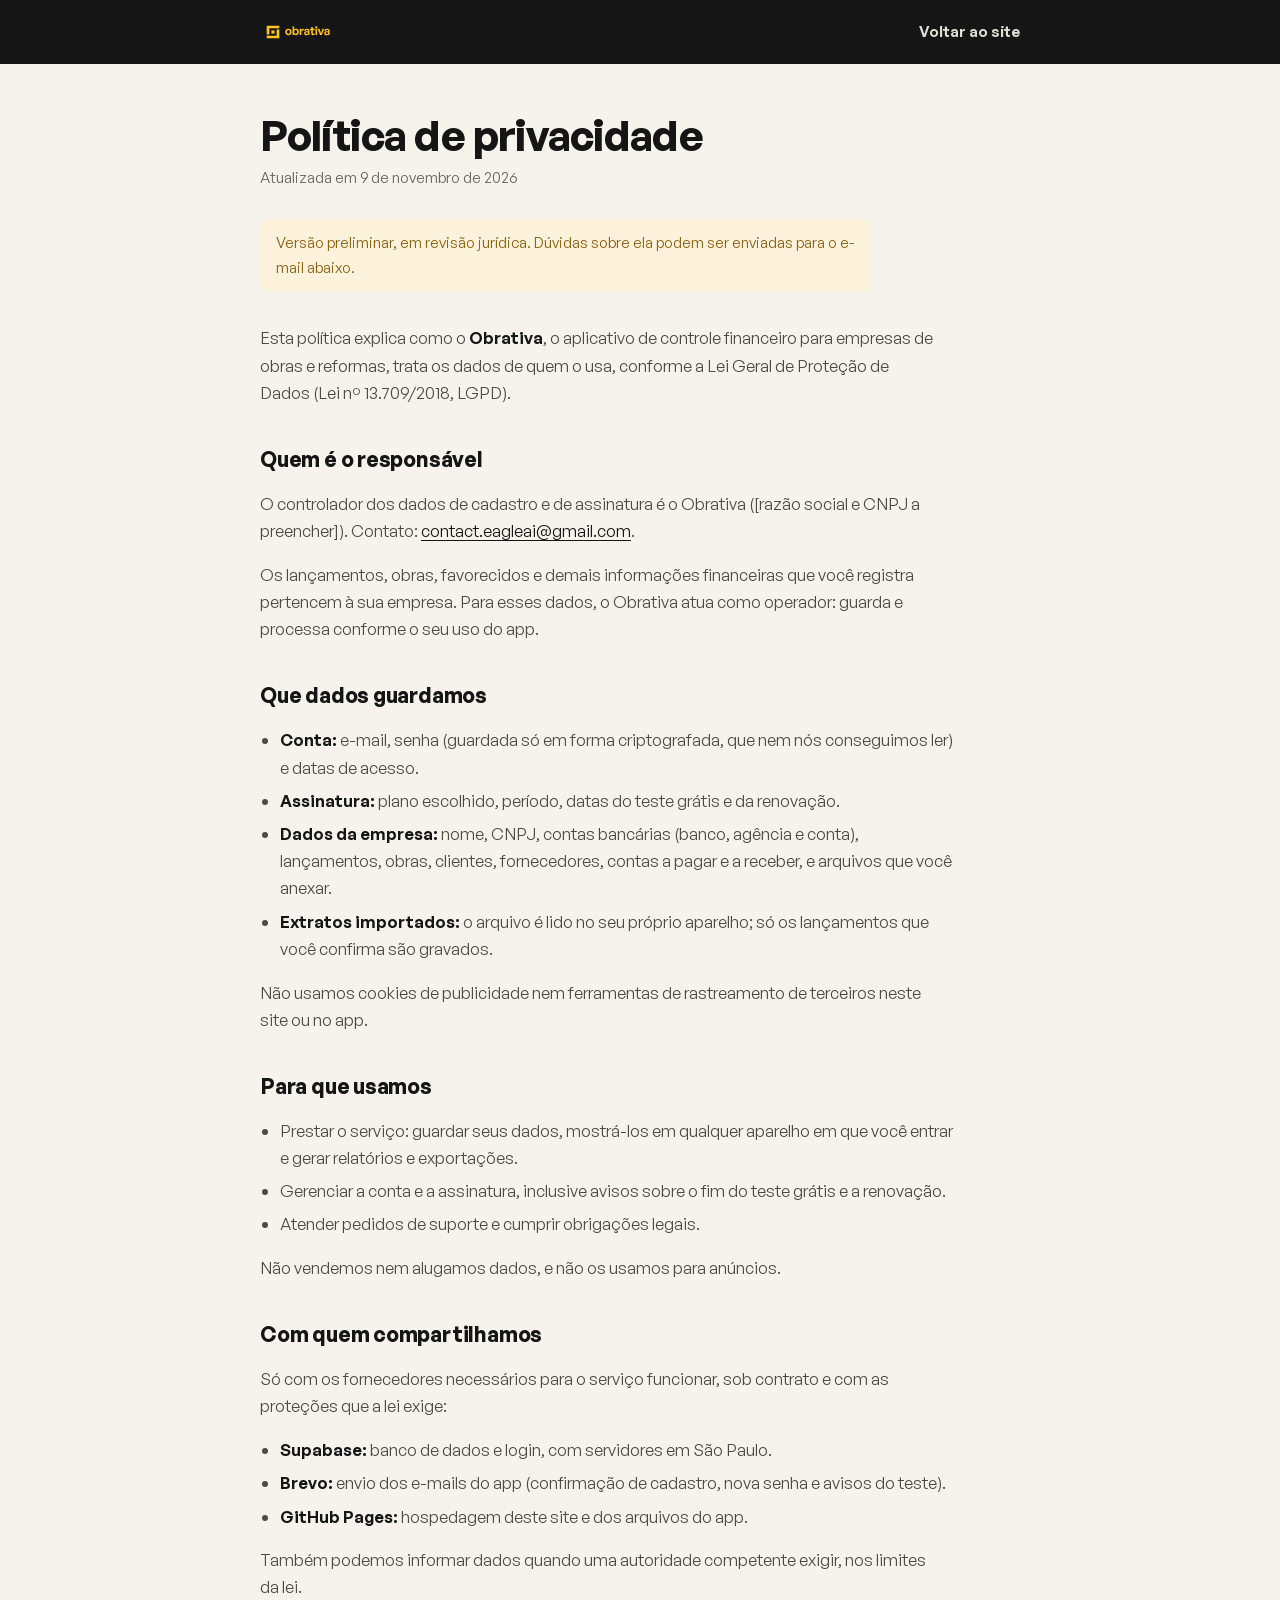
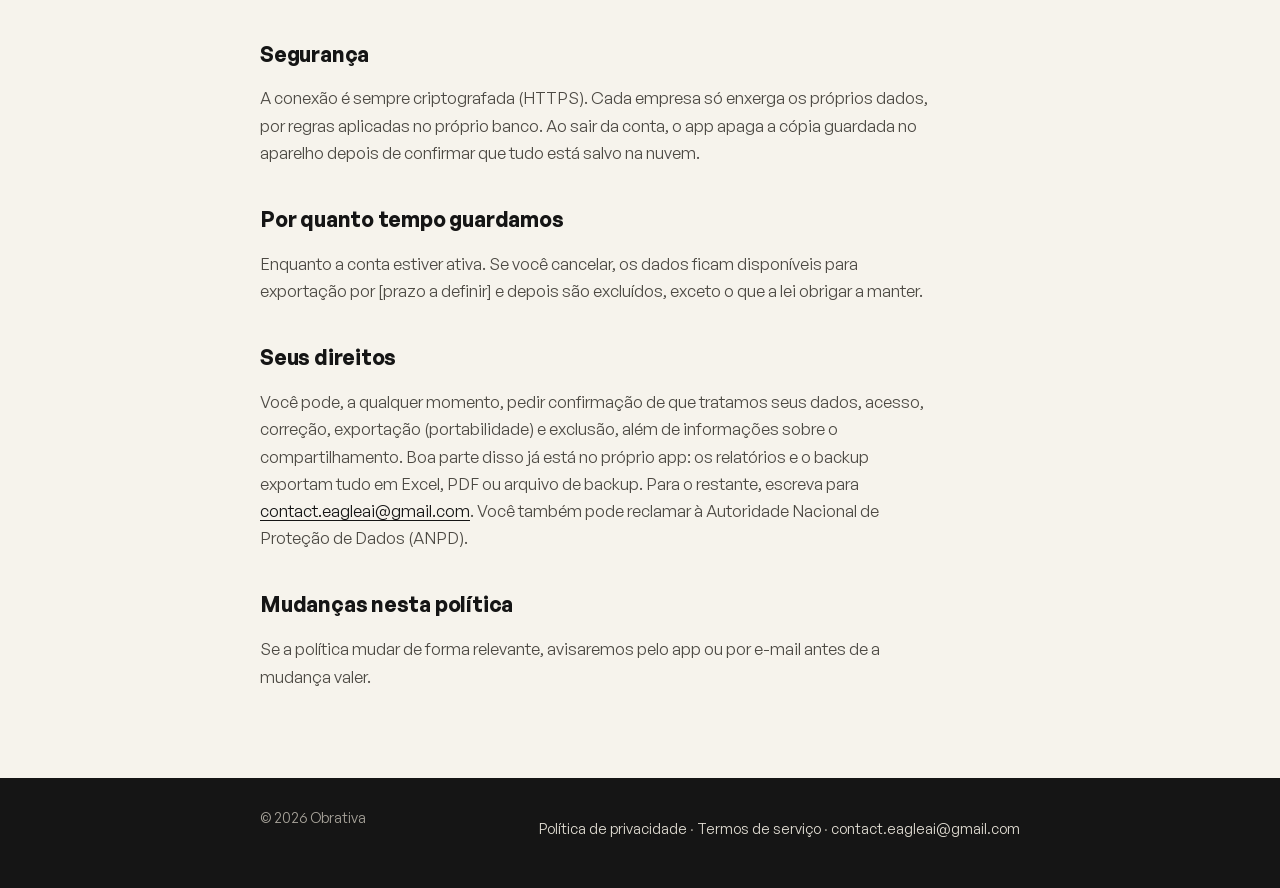
==== privacidade.html @ e11603f6 "Textos atuais, páginas de privacidade e termos, prints novos - Nuvem, celular e importação de extrat" ====
<!doctype html>
<html lang="pt-BR">
<head>
<meta charset="utf-8">
<meta http-equiv="Content-Security-Policy" content="default-src 'self'; script-src 'self' 'unsafe-inline'; style-src 'self' 'unsafe-inline'; img-src 'self' data:; media-src 'self'; font-src 'self'; connect-src 'self'; object-src 'none'; base-uri 'self'; form-action 'self'">
<meta name="referrer" content="strict-origin-when-cross-origin">
<script>if (window.top !== window.self) { document.documentElement.style.display = 'none'; try { window.top.location = window.self.location.href } catch (e) {} }</script>
<meta name="viewport" content="width=device-width, initial-scale=1">
<title>Política de privacidade · Obrativa</title>
<meta name="description" content="Como o Obrativa trata os dados da sua empresa: o que guardamos, para quê, com quem compartilhamos e como exercer seus direitos pela LGPD.">
<meta name="theme-color" content="#151515">
<link rel="icon" href="assets/favicon.svg" type="image/svg+xml">
<link rel="stylesheet" href="assets/legal.css">
</head>
<body>
<header class="topo"><div class="envelope"><a href="./"><img src="assets/obrativa-horizontal-reverso.svg" alt="Obrativa, voltar ao site" width="76" height="26"></a><a class="voltar" href="./">Voltar ao site</a></div></header>
<main class="envelope">
<h1>Política de privacidade</h1>
<p class="atualizado">Atualizada em 9 de novembro de 2026</p>
<p class="previa">Versão preliminar, em revisão jurídica. Dúvidas sobre ela podem ser enviadas para o e-mail abaixo.</p>

<p>Esta política explica como o <b>Obrativa</b>, o aplicativo de controle financeiro para empresas de obras e reformas, trata os dados de quem o usa, conforme a Lei Geral de Proteção de Dados (Lei nº 13.709/2018, LGPD).</p>

<h2>Quem é o responsável</h2>
<p>O controlador dos dados de cadastro e de assinatura é o Obrativa ([razão social e CNPJ a preencher]). Contato: <a href="mailto:contact.eagleai@gmail.com">contact.eagleai@gmail.com</a>.</p>
<p>Os lançamentos, obras, favorecidos e demais informações financeiras que você registra pertencem à sua empresa. Para esses dados, o Obrativa atua como operador: guarda e processa conforme o seu uso do app.</p>

<h2>Que dados guardamos</h2>
<ul>
  <li><b>Conta:</b> e-mail, senha (guardada só em forma criptografada, que nem nós conseguimos ler) e datas de acesso.</li>
  <li><b>Assinatura:</b> plano escolhido, período, datas do teste grátis e da renovação.</li>
  <li><b>Dados da empresa:</b> nome, CNPJ, contas bancárias (banco, agência e conta), lançamentos, obras, clientes, fornecedores, contas a pagar e a receber, e arquivos que você anexar.</li>
  <li><b>Extratos importados:</b> o arquivo é lido no seu próprio aparelho; só os lançamentos que você confirma são gravados.</li>
</ul>
<p>Não usamos cookies de publicidade nem ferramentas de rastreamento de terceiros neste site ou no app.</p>

<h2>Para que usamos</h2>
<ul>
  <li>Prestar o serviço: guardar seus dados, mostrá-los em qualquer aparelho em que você entrar e gerar relatórios e exportações.</li>
  <li>Gerenciar a conta e a assinatura, inclusive avisos sobre o fim do teste grátis e a renovação.</li>
  <li>Atender pedidos de suporte e cumprir obrigações legais.</li>
</ul>
<p>Não vendemos nem alugamos dados, e não os usamos para anúncios.</p>

<h2>Com quem compartilhamos</h2>
<p>Só com os fornecedores necessários para o serviço funcionar, sob contrato e com as proteções que a lei exige:</p>
<ul>
  <li><b>Supabase:</b> banco de dados e login, com servidores em São Paulo.</li>
  <li><b>Brevo:</b> envio dos e-mails do app (confirmação de cadastro, nova senha e avisos do teste).</li>
  <li><b>GitHub Pages:</b> hospedagem deste site e dos arquivos do app.</li>
</ul>
<p>Também podemos informar dados quando uma autoridade competente exigir, nos limites da lei.</p>

<h2>Segurança</h2>
<p>A conexão é sempre criptografada (HTTPS). Cada empresa só enxerga os próprios dados, por regras aplicadas no próprio banco. Ao sair da conta, o app apaga a cópia guardada no aparelho depois de confirmar que tudo está salvo na nuvem.</p>

<h2>Por quanto tempo guardamos</h2>
<p>Enquanto a conta estiver ativa. Se você cancelar, os dados ficam disponíveis para exportação por [prazo a definir] e depois são excluídos, exceto o que a lei obrigar a manter.</p>

<h2>Seus direitos</h2>
<p>Você pode, a qualquer momento, pedir confirmação de que tratamos seus dados, acesso, correção, exportação (portabilidade) e exclusão, além de informações sobre o compartilhamento. Boa parte disso já está no próprio app: os relatórios e o backup exportam tudo em Excel, PDF ou arquivo de backup. Para o restante, escreva para <a href="mailto:contact.eagleai@gmail.com">contact.eagleai@gmail.com</a>. Você também pode reclamar à Autoridade Nacional de Proteção de Dados (ANPD).</p>

<h2>Mudanças nesta política</h2>
<p>Se a política mudar de forma relevante, avisaremos pelo app ou por e-mail antes de a mudança valer.</p>
</main>
<footer class="pe"><div class="envelope"><span>© 2026 Obrativa</span><nav><a href="privacidade.html">Política de privacidade</a> · <a href="termos.html">Termos de serviço</a> · <a href="mailto:contact.eagleai@gmail.com">contact.eagleai@gmail.com</a></nav></div></footer>
</body>
</html>
---- assets/legal.css ----
@font-face {
  font-family: "General Sans";
  src: url("GeneralSans-Variable.woff2") format("woff2");
  font-weight: 200 700;
  font-display: swap;
}
:root {
  --amarelo: #ffc21a;
  --preto: #151515;
  --cal: #f6f3ec;
  --papel: #ffffff;
  --filete: #e6e1d6;
  --tinta: #151515;
  --tinta-2: #4d4a44;
  --tinta-3: #67635c;
  --ocre: #8a5d0b;
  --ocre-fundo: #fdf3dc;
}
* { box-sizing: border-box; }
html { -webkit-text-size-adjust: 100%; }
body {
  margin: 0; background: var(--cal); color: var(--tinta);
  font: 400 16.5px/1.65 "General Sans", "Segoe UI", system-ui, -apple-system, Roboto, Arial, sans-serif;
}
.topo { background: var(--preto); }
.topo .envelope { display: flex; align-items: center; justify-content: space-between; gap: 16px; height: 64px; }
.topo img { height: 26px; width: auto; display: block; }
.topo a.voltar { color: #e2ded4; text-decoration: none; font-weight: 600; font-size: 15px; padding: 12px 0; }
.topo a.voltar:hover { color: var(--amarelo); }
.envelope { width: min(760px, 100% - 32px); margin-inline: auto; }
main { padding: 48px 0 72px; }
h1 { font-size: clamp(30px, 6vw, 42px); line-height: 1.1; letter-spacing: -0.02em; margin: 0 0 8px; font-weight: 650; }
.atualizado { color: var(--tinta-3); margin: 0 0 28px; font-size: 15px; }
.previa { background: var(--ocre-fundo); color: var(--ocre); border-radius: 10px; padding: 12px 16px; margin: 0 0 32px; font-size: 15px; }
h2 { font-size: 21px; line-height: 1.3; margin: 40px 0 10px; font-weight: 650; letter-spacing: -0.01em; }
p, li { color: var(--tinta-2); max-width: 68ch; }
ul { padding-left: 1.2em; }
li + li { margin-top: 6px; }
b, strong { color: var(--tinta); font-weight: 600; }
a { color: var(--tinta); text-underline-offset: 3px; }
.pe { background: var(--preto); color: #a8a49b; padding: 28px 0 36px; font-size: 14.5px; }
.pe .envelope { display: flex; flex-wrap: wrap; gap: 8px 24px; justify-content: space-between; }
.pe a { color: #e2ded4; text-decoration: none; padding: 11px 0; display: inline-block; }
.pe a:hover { color: var(--amarelo); }
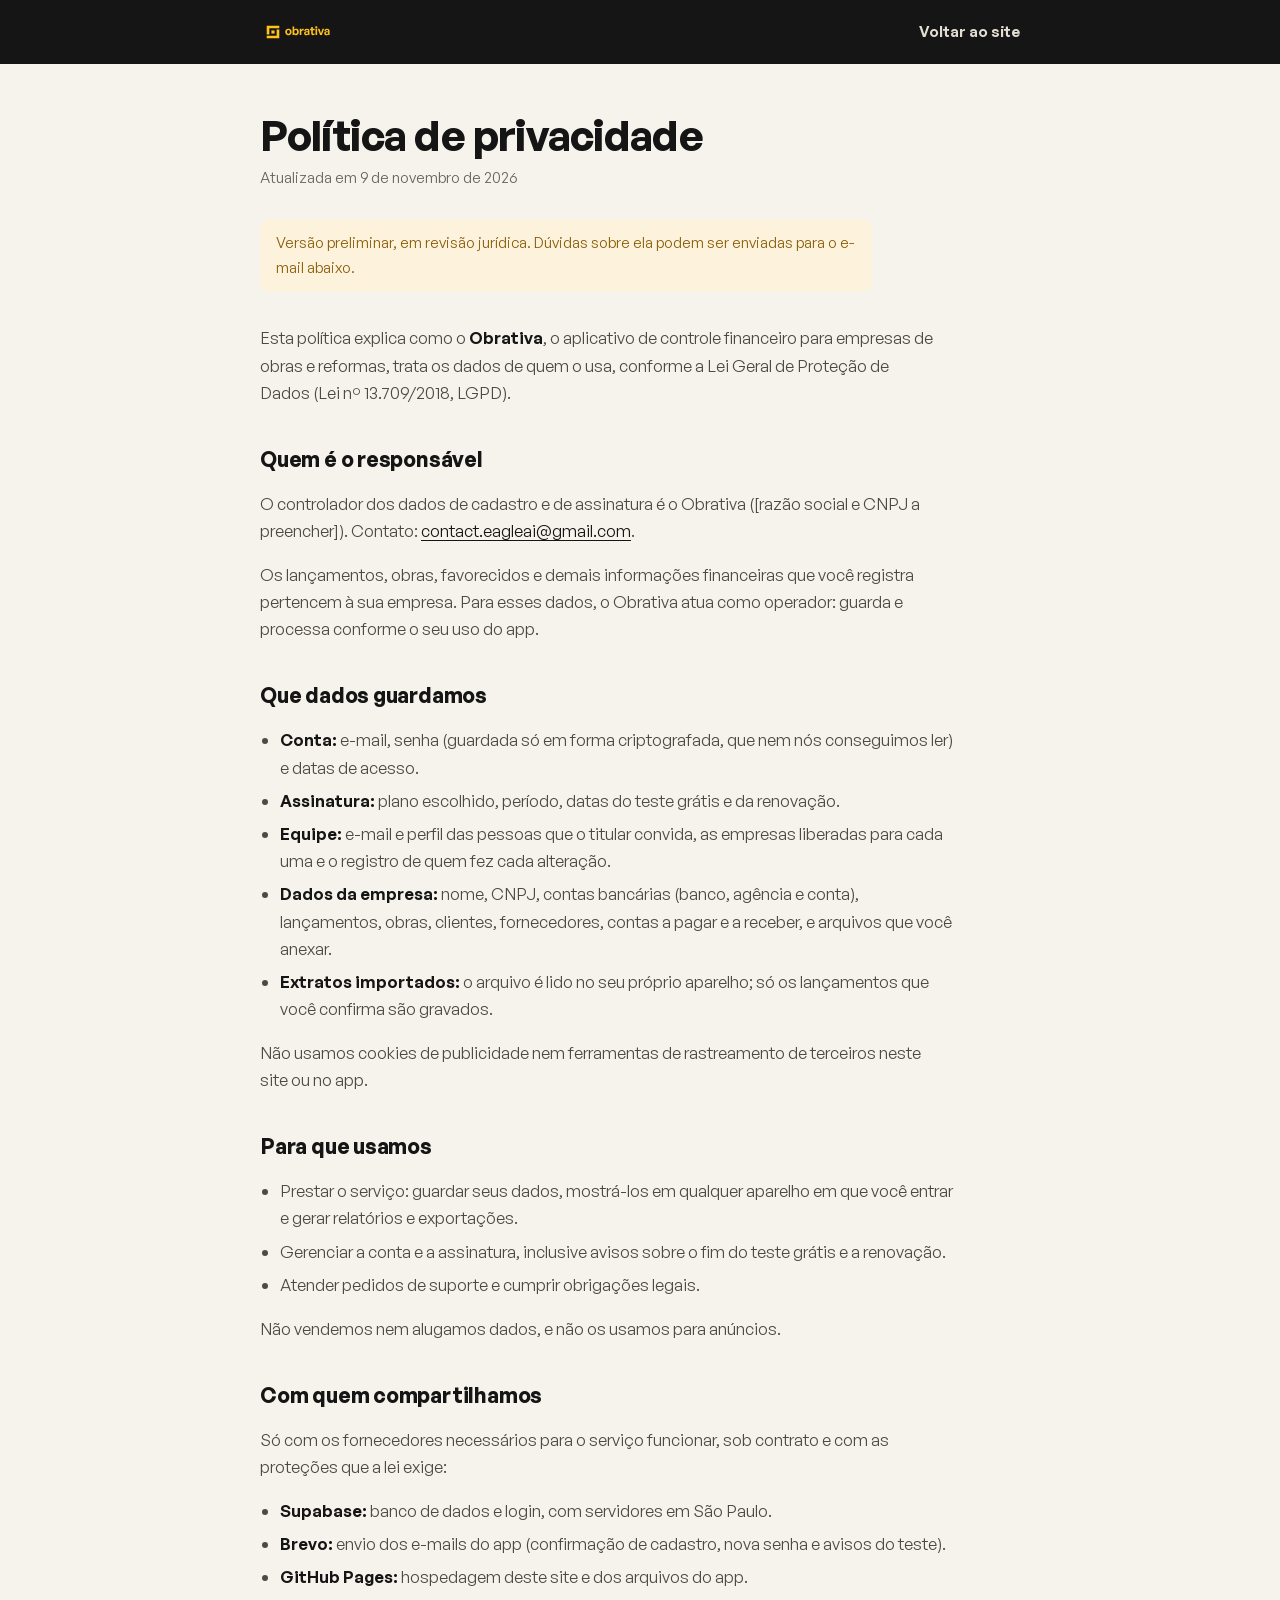
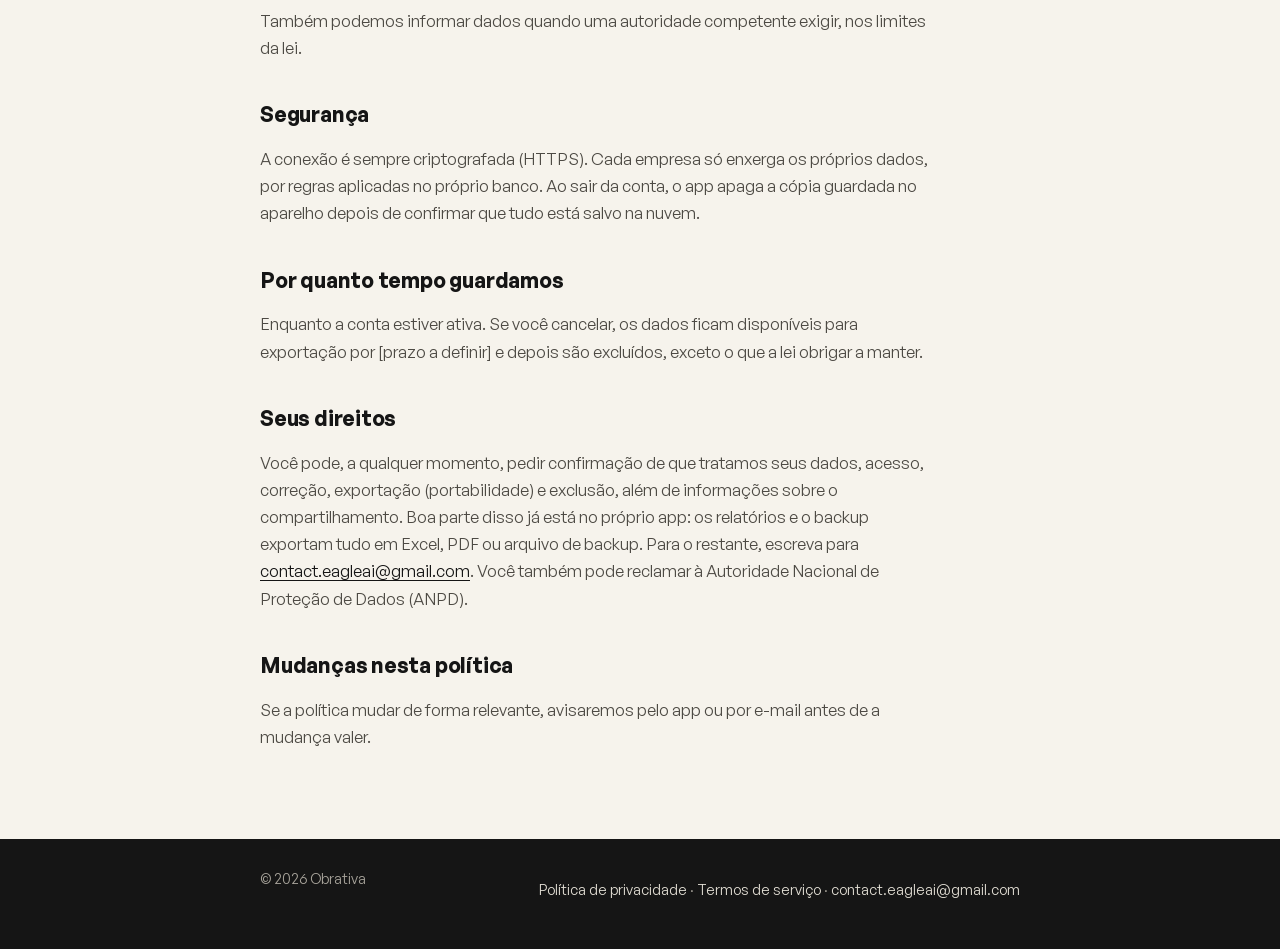
==== commit a3e9be29: "Fundador, preços de lançamento e limites por plano - Bloco "Quem está por trás do Obrativa" com foto" ====
--- a/privacidade.html
+++ b/privacidade.html
@@ -29,6 +29,7 @@
 <ul>
   <li><b>Conta:</b> e-mail, senha (guardada só em forma criptografada, que nem nós conseguimos ler) e datas de acesso.</li>
   <li><b>Assinatura:</b> plano escolhido, período, datas do teste grátis e da renovação.</li>
+  <li><b>Equipe:</b> e-mail e perfil das pessoas que o titular convida, as empresas liberadas para cada uma e o registro de quem fez cada alteração.</li>
   <li><b>Dados da empresa:</b> nome, CNPJ, contas bancárias (banco, agência e conta), lançamentos, obras, clientes, fornecedores, contas a pagar e a receber, e arquivos que você anexar.</li>
   <li><b>Extratos importados:</b> o arquivo é lido no seu próprio aparelho; só os lançamentos que você confirma são gravados.</li>
 </ul>
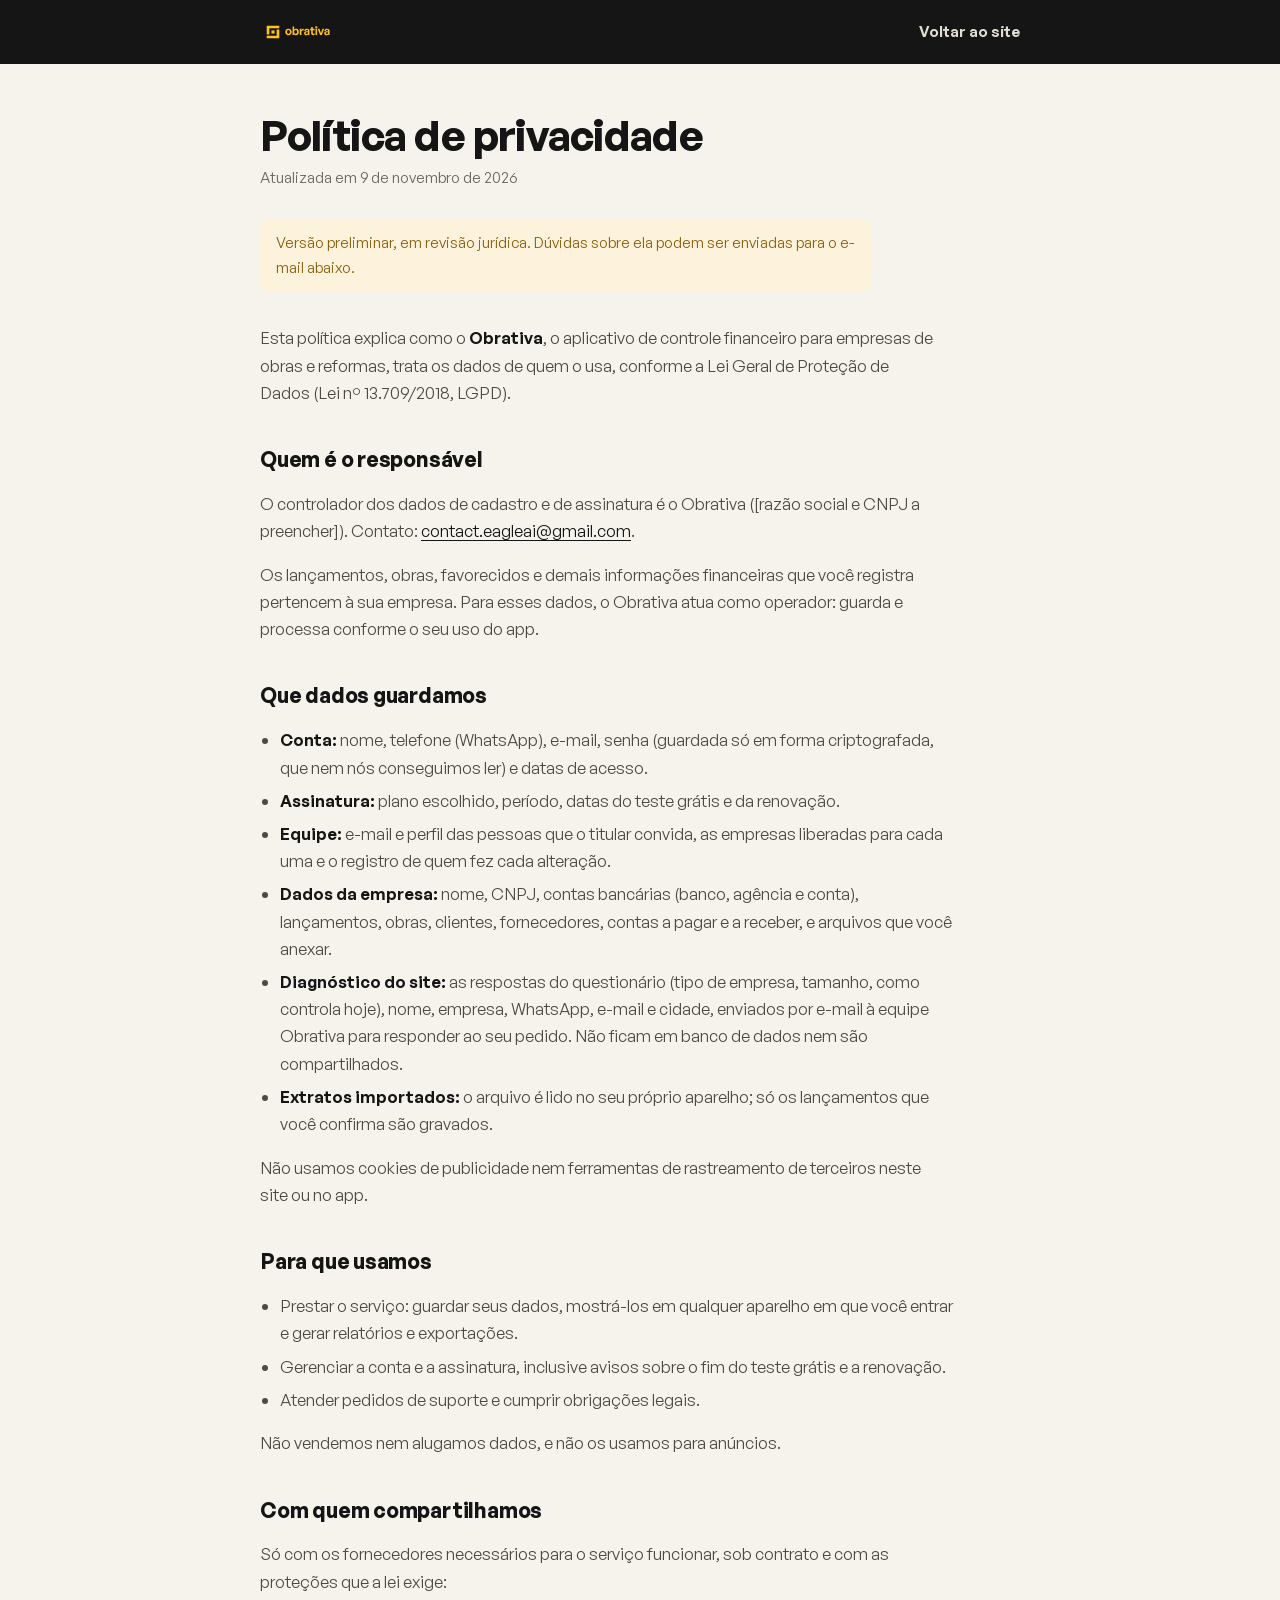
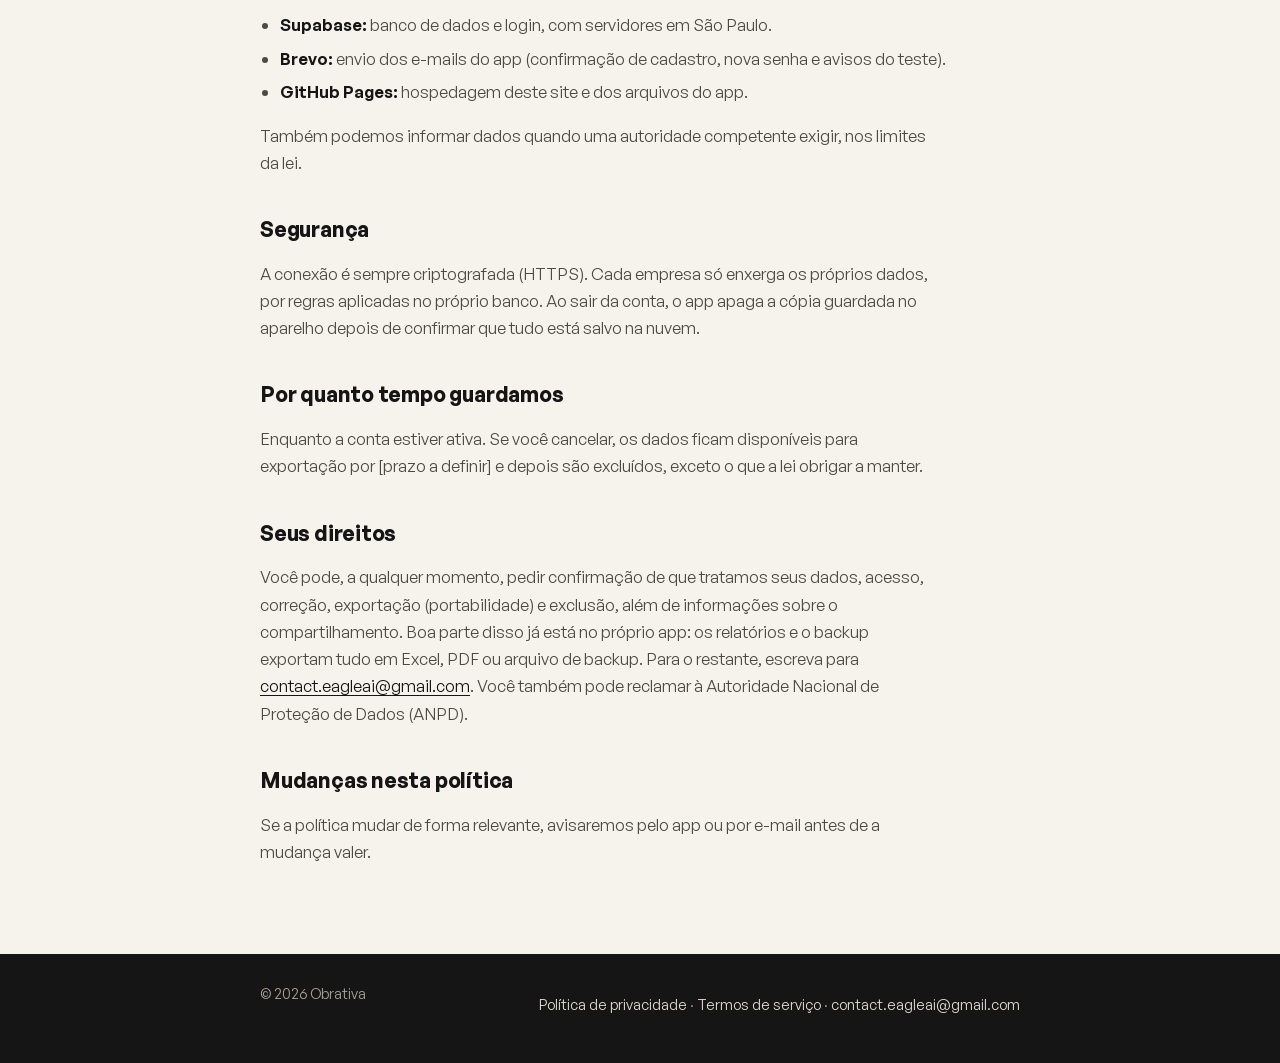
==== commit c842d08e: "Promoção de lançamento, diagnóstico e nova foto do fundador - Preço regular riscado (com traço anima" ====
--- a/privacidade.html
+++ b/privacidade.html
@@ -27,10 +27,11 @@
 
 <h2>Que dados guardamos</h2>
 <ul>
-  <li><b>Conta:</b> e-mail, senha (guardada só em forma criptografada, que nem nós conseguimos ler) e datas de acesso.</li>
+  <li><b>Conta:</b> nome, telefone (WhatsApp), e-mail, senha (guardada só em forma criptografada, que nem nós conseguimos ler) e datas de acesso.</li>
   <li><b>Assinatura:</b> plano escolhido, período, datas do teste grátis e da renovação.</li>
   <li><b>Equipe:</b> e-mail e perfil das pessoas que o titular convida, as empresas liberadas para cada uma e o registro de quem fez cada alteração.</li>
   <li><b>Dados da empresa:</b> nome, CNPJ, contas bancárias (banco, agência e conta), lançamentos, obras, clientes, fornecedores, contas a pagar e a receber, e arquivos que você anexar.</li>
+  <li><b>Diagnóstico do site:</b> as respostas do questionário (tipo de empresa, tamanho, como controla hoje), nome, empresa, WhatsApp, e-mail e cidade, enviados por e-mail à equipe Obrativa para responder ao seu pedido. Não ficam em banco de dados nem são compartilhados.</li>
   <li><b>Extratos importados:</b> o arquivo é lido no seu próprio aparelho; só os lançamentos que você confirma são gravados.</li>
 </ul>
 <p>Não usamos cookies de publicidade nem ferramentas de rastreamento de terceiros neste site ou no app.</p>
